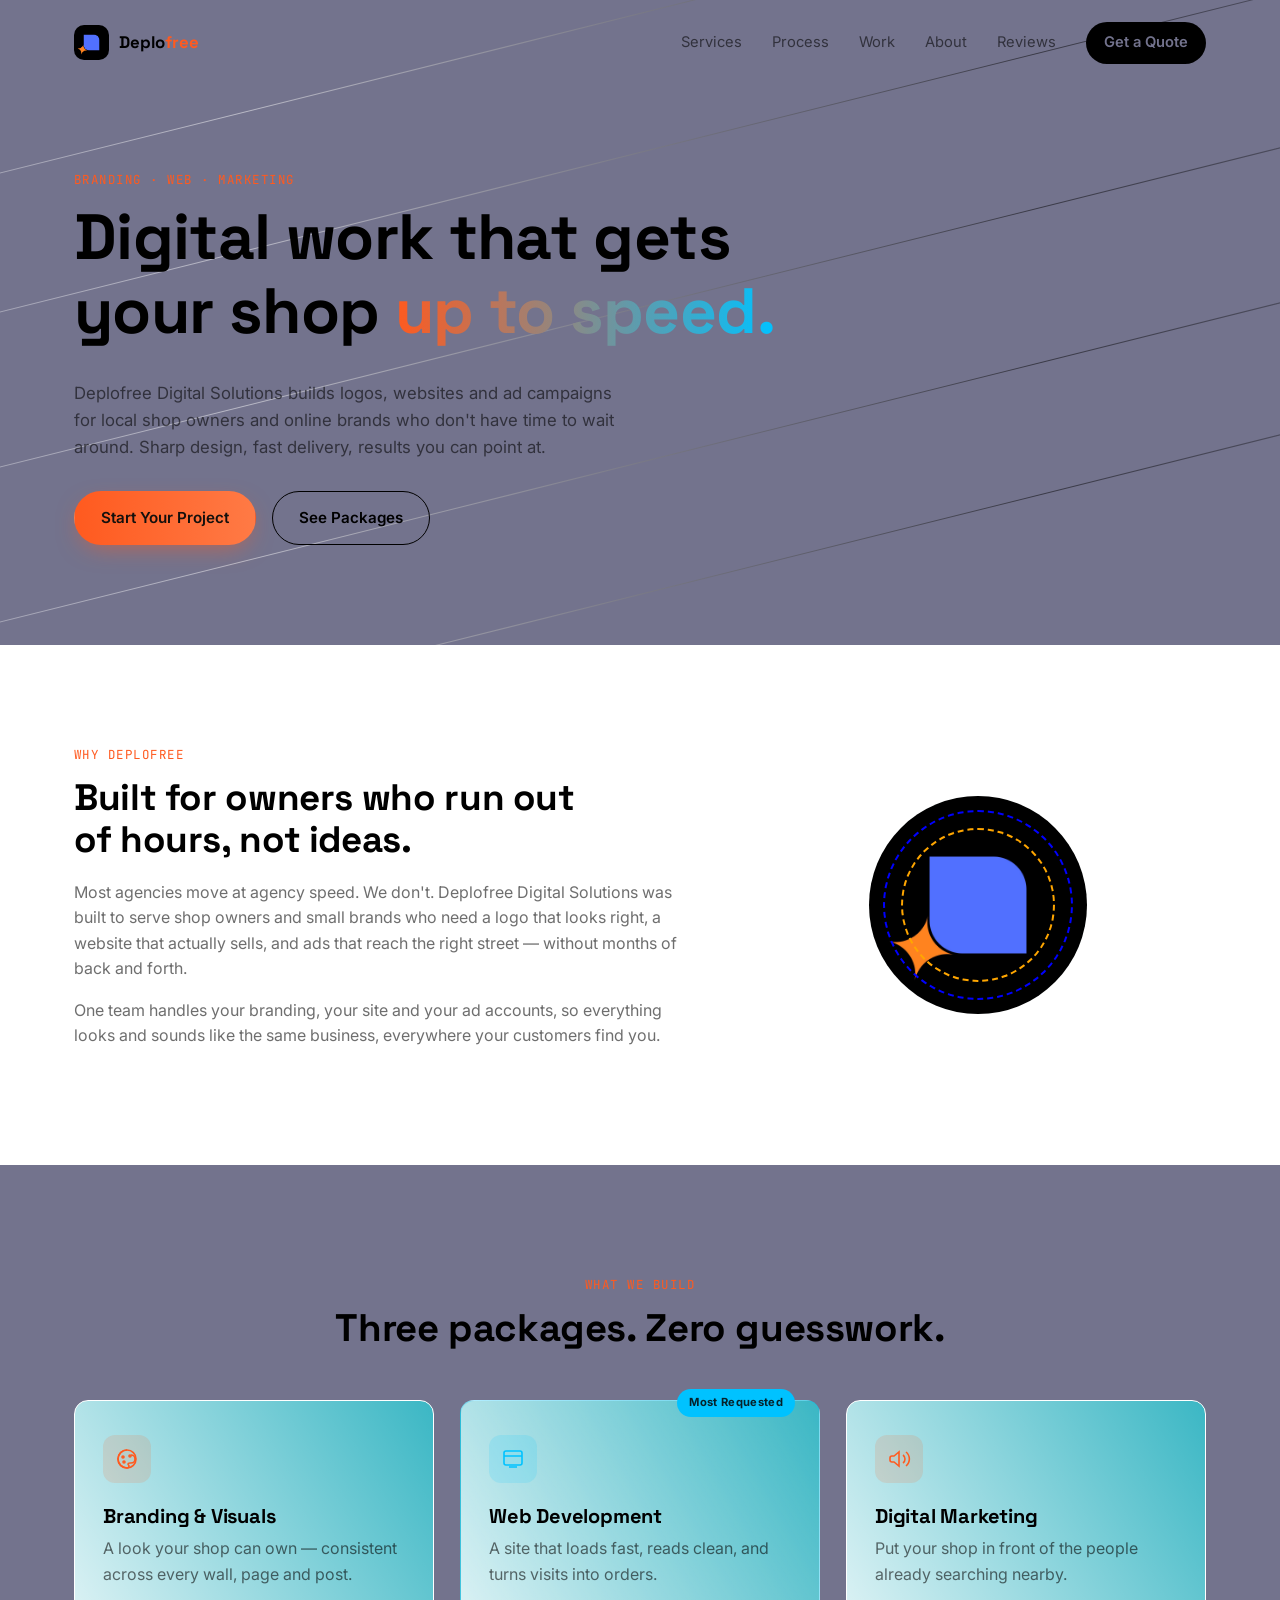
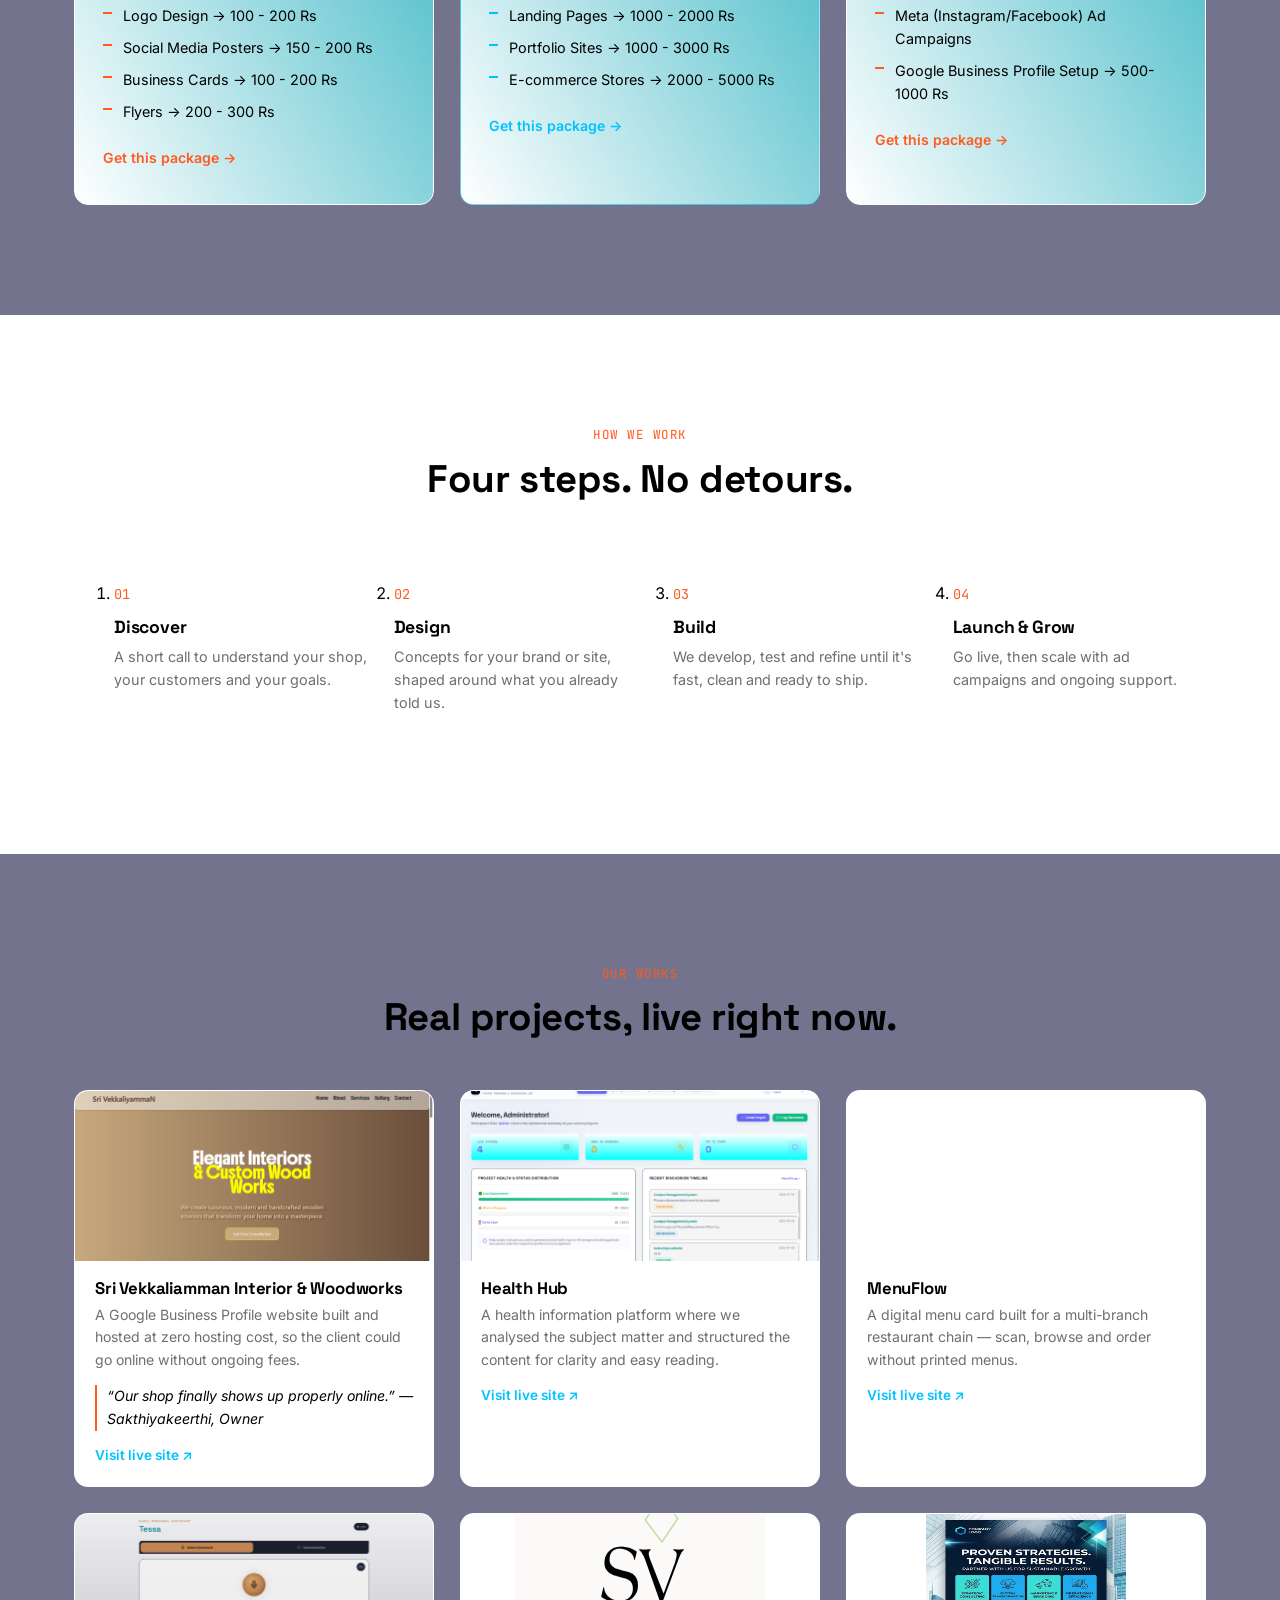
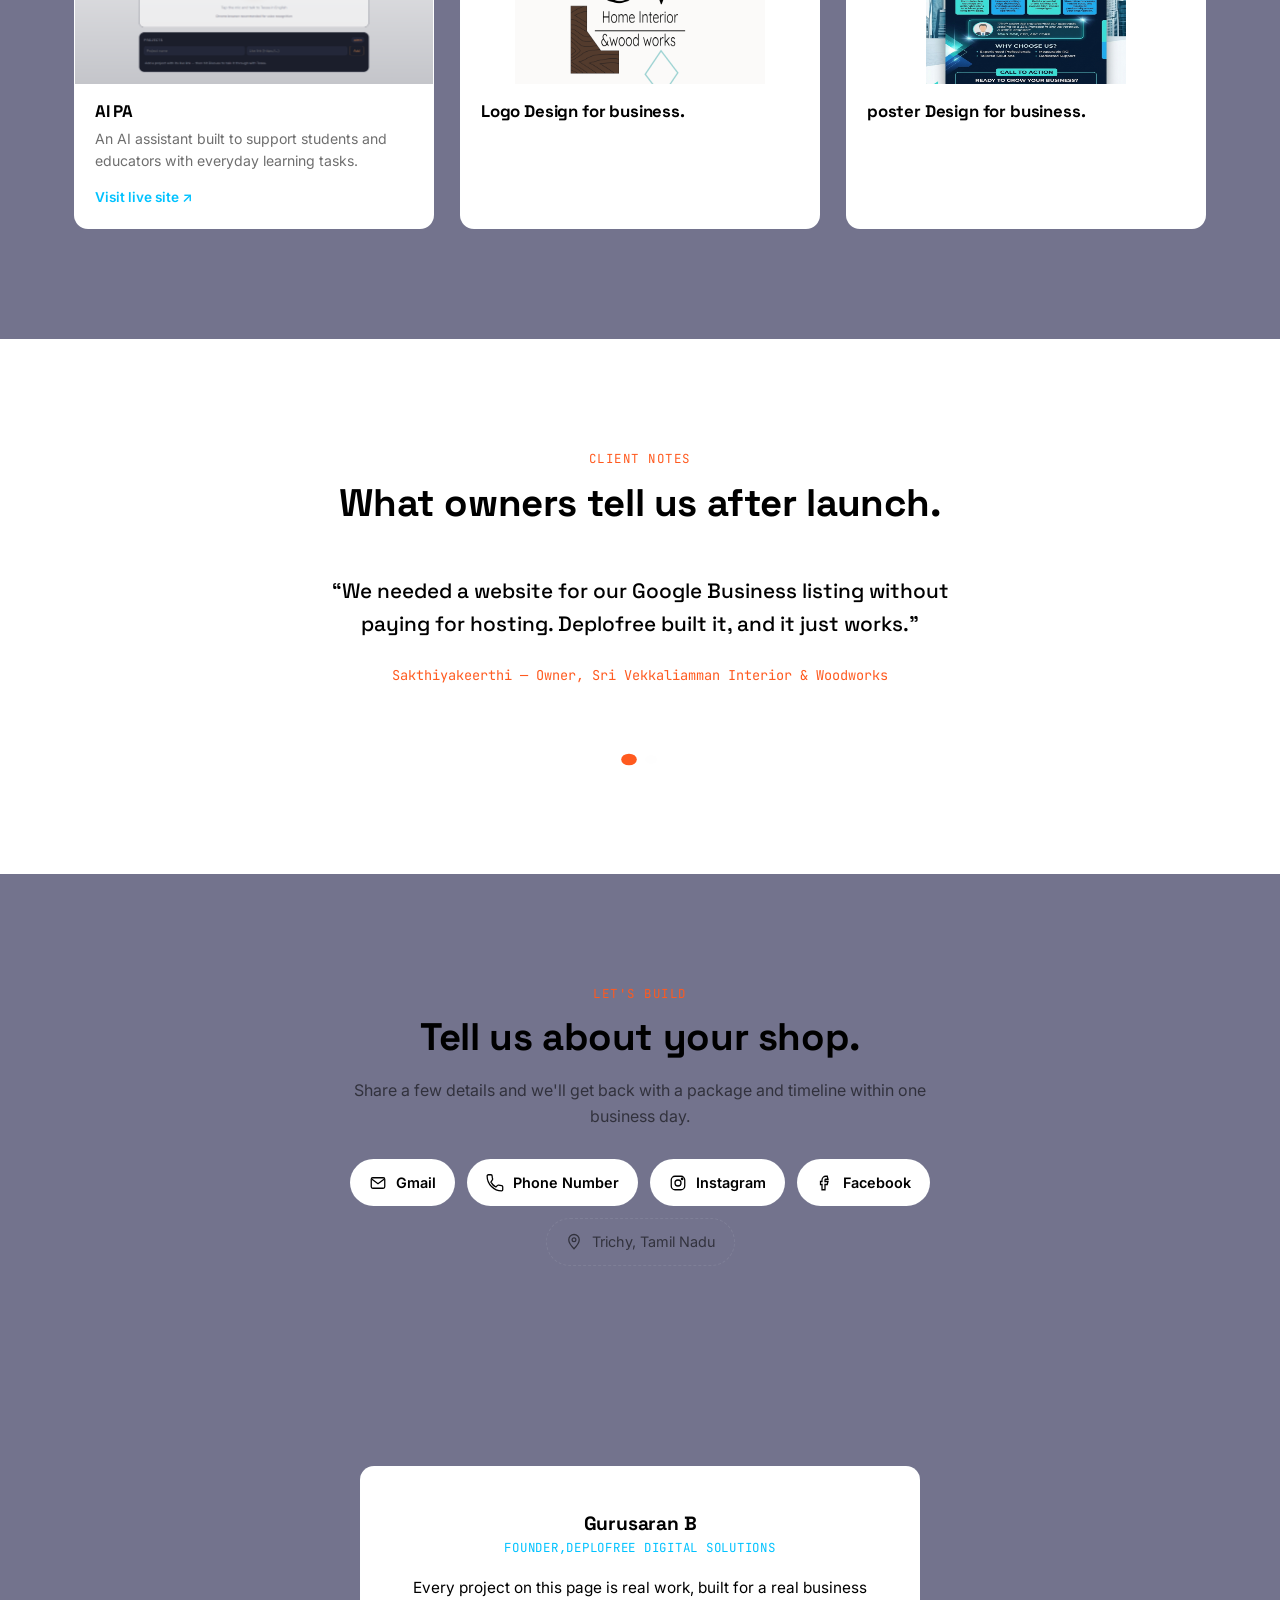
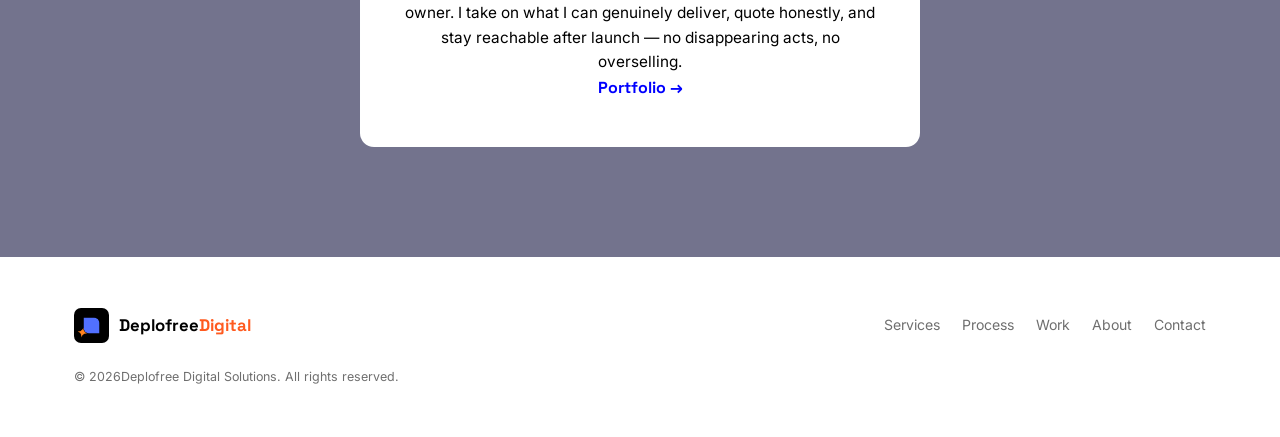
==== index.html @ f108ad44 "Update and rename port.html to index.html" ====
<!DOCTYPE html>
<html lang="en">
<head>
  <meta charset="UTF-8">
  <meta name="viewport" content="width=device-width, initial-scale=1.0">
 <title>Deplofree Digital Solutions | Branding, Web Development &amp; Digital Marketing</title>
<meta name="description" content="Deplofree Digital Solutions helps local shops and online brands launch fast with logo &amp; branding design, landing pages &amp; e-commerce websites, and Meta &amp; Google Business marketing campaigns.">
<meta name="keywords" content="Deplofree Digital Solutions, branding agency, logo design, web development, e-commerce website, Meta ads, Google Business Profile, digital marketing for shops">
<meta name="author" content="Deplofree Digital Solutions">
<meta name="robots" content="index, follow">
<link rel="canonical" href="https://www.deplofree.com/"> <!-- ⚠️ replace with your real domain -->

<!-- Open Graph -->
<meta property="og:type" content="website">
<meta property="og:site_name" content="Deplofree Digital Solutions">
<meta property="og:title" content="Deplofree Digital Solutions | Branding, Web Development &amp; Digital Marketing">
<meta property="og:description" content="Logo &amp; branding, websites, and Meta/Google ad campaigns built for local shops and online brands that want to move fast.">
<meta property="og:url" content="https://www.deplofree.com/"> <!-- ⚠️ replace -->
<meta property="og:image" content="https://www.deplofree.com/assets/og-image.jpg"> <!-- ⚠️ replace -->
<meta property="og:locale" content="en_IN">

<!-- Twitter -->
<meta name="twitter:card" content="summary_large_image">
<meta name="twitter:title" content="Deplofree Digital Solutions | Branding, Web Development &amp; Digital Marketing">
<meta name="twitter:description" content="Logo &amp; branding, websites, and Meta/Google ad campaigns built for local shops and online brands that want to move fast.">
<meta name="twitter:image" content="https://www.deplofree.com/assets/og-image.jpg"> <!-- ⚠️ replace -->

<meta name="theme-color" content="#0B0E14">
<link rel="icon" type="image/svg+xml" href="favicon.svg">
<link rel="manifest" href="site.webmanifest">

<link rel="preconnect" href="https://fonts.googleapis.com">
<link rel="preconnect" href="https://fonts.gstatic.com" crossorigin>
<link href="https://fonts.googleapis.com/css2?family=Space+Grotesk:wght@500;600;700&family=Inter:wght@400;500;600&family=JetBrains+Mono:wght@500&display=swap" rel="stylesheet">

<link rel="stylesheet" href="port.css">

<script type="application/ld+json">
{
  "@context": "https://schema.org",
  "@type": "ProfessionalService",
  "name": "Deplofree Digital Solutions",
  "description": "Branding, web development and digital marketing agency for local shops and online businesses.",
  "url": "https://www.deplofree.com/", 
  "telephone": "+91-85086-69279",
  "priceRange": "₹₹",
  "areaServed": "IN",
  "address": {
    "@type": "PostalAddress",
    "addressLocality": "Trichy",
    "addressRegion": "Tamil Nadu",
    "addressCountry": "IN"
  },
  "sameAs": [
    "https://www.instagram.com/deplofree",
    "https://www.facebook.com/deplofree"
  ],
  "makesOffer": [
    { "@type": "Offer", "itemOffered": { "@type": "Service", "name": "Branding & Visuals" } },
    { "@type": "Offer", "itemOffered": { "@type": "Service", "name": "Web Development" } },
    { "@type": "Offer", "itemOffered": { "@type": "Service", "name": "Digital Marketing" } }
  ]
}
  </script>
</head>
<body>
  <a class="skip-link" href="#main">Skip to content</a>

  <!-- Boost meter: doubles as scroll-progress gauge + back-to-top -->
  <button class="boost-meter" id="boostMeter" aria-label="Scroll to top">
    <svg viewBox="0 0 120 120" aria-hidden="true">
      <circle class="boost-meter__track" cx="60" cy="60" r="52"></circle>
      <circle class="boost-meter__fill" id="boostFill" cx="60" cy="60" r="52"></circle>
    </svg>
    <span class="boost-meter__label">
      <span id="boostPercent">0</span><span class="boost-meter__unit">%</span>
    </span>
  </button>

  <header class="site-header" id="siteHeader">
    <div class="container header-inner">
      <a href="#home" class="logo">
        <span class="logo__mark" aria-hidden="true">
          <img src="deplofree logo.jpg" alt="logo" style="border-radius: 10px;">
        </span>
        <span class="logo__text">Deplo<span class="logo__accent">free</span></span>
      </a>

      <nav class="nav" id="siteNav">
        <a href="#services">Services</a>
        <a href="#process">Process</a>
        <a href="#work">Work</a>
        <a href="#about">About</a>
        <a href="#testimonials">Reviews</a>
        <a href="#contact" class="nav-cta">Get a Quote</a>
      </nav>

      <button class="nav-toggle" id="navToggle" aria-label="Open menu" aria-expanded="false">
        <span></span><span></span><span></span>
      </button>
    </div>
  </header>

  <main id="main">

    <!-- HERO -->
    <section class="hero" id="home">
      <div class="hero__lines" aria-hidden="true">
        <span></span><span></span><span></span><span></span><span></span>
      </div>
      <div class="container hero__inner">
        <p class="eyebrow reveal">Branding &middot; Web &middot; Marketing</p>
        <h1 class="hero__title reveal">
          Digital work that gets your shop <span class="text-gradient">up to speed.</span>
        </h1>
        <p class="hero__subtitle reveal">
          Deplofree Digital Solutions builds logos, websites and ad campaigns for local
          shop owners and online brands who don't have time to wait around. Sharp
          design, fast delivery, results you can point at.
        </p>
        <div class="hero__actions reveal">
          <a href="#contact" class="btn btn--primary">Start Your Project</a>
          <a href="#services" class="btn btn--ghost">See Packages</a>
        </div>
      </div>
    </section>

    <!-- ABOUT -->
    <section class="about" id="about">
      <div class="container about__inner">
        <div class="about__copy reveal">
          <p class="eyebrow">Why Deplofree</p>
          <h2>Built for owners who run out of hours, not ideas.</h2>
          <p>
            Most agencies move at agency speed. We don't. Deplofree Digital Solutions
            was built to serve shop owners and small brands who need a logo that
            looks right, a website that actually sells, and ads that reach the
            right street &mdash; without months of back and forth.
          </p>
          <p>
            One team handles your branding, your site and your ad accounts, so
            everything looks and sounds like the same business, everywhere your
            customers find you.
          </p>
        </div>
        <div class="about__panel reveal" aria-hidden="true">
          <div class="gauge-card">
            <span class="gauge-card__ring"></span>
            <span class="gauge-card__ring gauge-card__ring--2"></span>
            <span class="gauge-card__center"><img src="deplofree logo.jpg" alt="logo" style="border-radius:100%;"></span>
          </div>
        </div>
      </div>
    </section>

    <!-- SERVICES -->
    <section class="services" id="services">
      <div class="container">
        <p class="eyebrow reveal center">What We Build</p>
        <h2 class="section-title reveal center">Three packages. Zero guesswork.</h2>

        <div class="service-grid">
          <article class="service-card reveal">
            <span class="service-card__icon" aria-hidden="true">
              <svg viewBox="0 0 24 24"><circle cx="12" cy="12" r="9"/><path d="M12 3a9 9 0 0 0 0 18c1.5 0 2-1 2-2s-1-1-1-2 1-1 2-1h1a4 4 0 0 0 0-8"/><circle cx="8" cy="10" r="1"/><circle cx="9" cy="15" r="1"/><circle cx="15" cy="9" r="1"/></svg>
            </span>
            <h3>Branding &amp; Visuals</h3>
            <p>A look your shop can own &mdash; consistent across every wall, page and post.</p>
            <ul>
              <li>Logo Design  &#8594; 100 - 200 Rs</li>
              <li>Social Media Posters &#8594; 150 - 200 Rs</li>
              <li>Business Cards &#8594; 100 - 200 Rs</li>
              <li>Flyers &#8594; 200 - 300 Rs</li>
            </ul>
            <a href="#contact" class="service-card__link">Get this package &rarr;</a>
          </article>

          <article class="service-card service-card--featured reveal">
            <span class="service-card__badge">Most Requested</span>
            <span class="service-card__icon" aria-hidden="true">
              <svg viewBox="0 0 24 24"><rect x="3" y="4" width="18" height="14" rx="2"/><path d="M3 9h18M8 20h8"/></svg>
            </span>
            <h3>Web Development</h3>
            <p>A site that loads fast, reads clean, and turns visits into orders.</p>
            <ul>
              <li>Landing Pages &#8594; 1000 - 2000 Rs</li>
              <li>Portfolio Sites &#8594; 1000 - 3000 Rs</li>
              <li>E-commerce Stores &#8594; 2000 - 5000 Rs</li>
            </ul>
            <a href="#contact" class="service-card__link">Get this package &rarr;</a>
          </article>

          <article class="service-card reveal">
            <span class="service-card__icon" aria-hidden="true">
              <svg viewBox="0 0 24 24"><path d="M3 11v2a2 2 0 0 0 2 2h2l5 4V5L7 9H5a2 2 0 0 0-2 2z"/><path d="M16 8a5 5 0 0 1 0 8"/><path d="M19 5a9 9 0 0 1 0 14"/></svg>
            </span>
            <h3>Digital Marketing</h3>
            <p>Put your shop in front of the people already searching nearby.</p>
            <ul>
              <li>Meta (Instagram/Facebook) Ad Campaigns</li>
              <li>Google Business Profile Setup &#8594; 500- 1000 Rs</li>
            </ul>
            <a href="#contact" class="service-card__link">Get this package &rarr;</a>
          </article>
        </div>
      </div>
    </section>

    <!-- PROCESS -->
    <section class="process" id="process">
      <div class="container">
        <p class="eyebrow reveal center">How We Work</p>
        <h2 class="section-title reveal center">Four steps. No detours.</h2>

        <ol class="process-list">
          <li class="process-step reveal">
            <span class="process-step__num">01</span>
            <h3>Discover</h3>
            <p>A short call to understand your shop, your customers and your goals.</p>
          </li>
          <li class="process-step reveal">
            <span class="process-step__num">02</span>
            <h3>Design</h3>
            <p>Concepts for your brand or site, shaped around what you already told us.</p>
          </li>
          <li class="process-step reveal">
            <span class="process-step__num">03</span>
            <h3>Build</h3>
            <p>We develop, test and refine until it's fast, clean and ready to ship.</p>
          </li>
          <li class="process-step reveal">
            <span class="process-step__num">04</span>
            <h3>Launch &amp; Grow</h3>
            <p>Go live, then scale with ad campaigns and ongoing support.</p>
          </li>
        </ol>
      </div>
    </section>

    <!-- WORK -->
    <section class="work" id="work">
      <div class="container">
        <p class="eyebrow reveal center">Our Works</p>
        <h2 class="section-title reveal center">Real projects, live right now.</h2>

        <div class="work-grid">
          <a class="work-card reveal" href="https://sri-vekkaliamman-interiorandwoodworks.mr-gurusaran123.workers.dev/" target="_blank" rel="noopener">
            <div class="work-card__preview work-card__preview--a" style="background-image: url(sv.png);background-position: center;background-size:cover;">
            </div>
            <h3>Sri Vekkaliamman Interior &amp; Woodworks</h3>
            <p>A Google Business Profile website built and hosted at zero hosting cost, so the client could go online without ongoing fees.</p>
            <p class="work-card__quote">&ldquo;Our shop finally shows up properly online.&rdquo; &mdash; Sakthiyakeerthi, Owner</p>
            <span class="work-card__link">Visit live site &nearr;</span>
          </a>

          <a class="work-card reveal" href="https://pfrontend-tau.vercel.app/" target="_blank" rel="noopener">
            <div class="work-card__preview work-card__preview--b" style="background-image: url(pro.png);background-position: center;background-size:cover;">
           
            </div>
            <h3>Health Hub</h3>
            <p>A health information platform where we analysed the subject matter and structured the content for clarity and easy reading.</p>
            <span class="work-card__link">Visit live site &nearr;</span>
          </a>

          <a class="work-card reveal" href="https://gurusaran-b123.github.io/MenuFlow/" target="_blank" rel="noopener">
            <div class="work-card__preview work-card__preview--c" style="background-image: url(manu.png);background-position: center;background-size:cover;">
           
            </div>
            <h3>MenuFlow</h3>
            <p>A digital menu card built for a multi-branch restaurant chain &mdash; scan, browse and order without printed menus.</p>
            <span class="work-card__link">Visit live site &nearr;</span>
          </a>

          <a class="work-card reveal" href="https://ai-pa-six.vercel.app/" target="_blank" rel="noopener">
            <div class="work-card__preview work-card__preview--d" style="background-image: url(Ai.png);background-position: center;background-size:cover;">
           
            </div>
            <h3>AI PA</h3>
            <p>An AI assistant built to support students and educators with everyday learning tasks.</p>
            <span class="work-card__link">Visit live site &nearr;</span>
          </a>

          
          <a class="work-card reveal">
            <div class="work-card__preview work-card__preview--d" style="background-image: url(about.png);background-position: center;background-size:250px 350px; background-repeat: no-repeat;">
           
            </div>
            <h3>Logo Design for business.</h3>
           
          </a>

           <a class="work-card reveal">
            <div class="work-card__preview work-card__preview--d" style="background-image: url(poster.png);background-position:center;background-size:200px 250px; background-repeat: no-repeat;">
           
            </div>
            <h3>poster Design for business.</h3>
           
          </a>
          
         

        </div>
      </div>
    </section>

    <!-- TESTIMONIALS -->
    <section class="testimonials" id="testimonials">
      <div class="container">
        <p class="eyebrow reveal center">Client Notes</p>
        <h2 class="section-title reveal center">What owners tell us after launch.</h2>

        <div class="testimonial-slider reveal" id="testimonialSlider">
          <div class="testimonial is-active">
            <p>&ldquo;We needed a website for our Google Business listing without paying for hosting. Deplofree built it, and it just works.&rdquo;</p>
            <span class="testimonial__author">Sakthiyakeerthi &mdash; Owner, Sri Vekkaliamman Interior &amp; Woodworks</span>
          </div>
          <div class="testimonial">
            <p>&ldquo;The digital posters made my shop look properly branded for the first time. Customers noticed right away.&rdquo;</p>
            <span class="testimonial__author">Karthik &mdash; Local Shop Owner</span>
          </div>
        </div>
        <div class="testimonial-dots" id="testimonialDots"></div>
      </div>
    </section>

    <!-- CONTACT -->
    <section class="contact" id="contact">
      <div class="container contact__inner">
        <div class="contact__copy reveal">
          <p class="eyebrow">Let's Build</p>
          <h2 class="section-title">Tell us about your shop.</h2>
          <p>Share a few details and we'll get back with a package and timeline within one business day.</p>

          <ul class="contact-links">
            <li>
              <a href="mailto:gurusaranb123@gmail.com" class="contact-link">
                <span class="contact-link__icon" aria-hidden="true">
                  <svg viewBox="0 0 24 24"><rect x="3" y="5" width="18" height="14" rx="2"/><path d="m4 7 8 6 8-6"/></svg>
                </span>
                Gmail
              </a>
            </li>
            <li>
              <a href="tel:+918508669279" class="contact-link">
                <span class="contact-link__icon" aria-hidden="true">
                  <svg viewBox="0 0 24 24"><path d="M6.6 10.8a15.4 15.4 0 0 0 6.6 6.6l2.2-2.2a1.5 1.5 0 0 1 1.5-.4c1.2.4 2.5.6 3.9.6a1.5 1.5 0 0 1 1.5 1.5V21a1.5 1.5 0 0 1-1.5 1.5C10.6 22.5 1.5 13.4 1.5 2.5A1.5 1.5 0 0 1 3 1h3.7A1.5 1.5 0 0 1 8.2 2.5c0 1.4.2 2.7.6 3.9a1.5 1.5 0 0 1-.4 1.5z"/></svg>
                </span>
                Phone Number
              </a>
            </li>
            <li>
              <a href="https://www.instagram.com/turbodigitalsolutions" class="contact-link" target="_blank" rel="noopener">
                <span class="contact-link__icon" aria-hidden="true">
                  <svg viewBox="0 0 24 24"><rect x="3" y="3" width="18" height="18" rx="5"/><circle cx="12" cy="12" r="4"/><circle cx="17.5" cy="6.5" r="1"/></svg>
                </span>
                Instagram
              </a>
            </li>
            <li>
              <a href="https://www.facebook.com/turbodigitalsolutions" class="contact-link" target="_blank" rel="noopener">
                <span class="contact-link__icon" aria-hidden="true">
                  <svg viewBox="0 0 24 24"><path d="M15 3h-2a5 5 0 0 0-5 5v2H6v4h2v7h4v-7h3l1-4h-4V8a1 1 0 0 1 1-1h3z"/></svg>
                </span>
                Facebook
              </a>
            </li>
            <li class="contact-links__location">
              <span class="contact-link__icon" aria-hidden="true">
                <svg viewBox="0 0 24 24"><path d="M12 21s7-7.2 7-12a7 7 0 1 0-14 0c0 4.8 7 12 7 12z"/><circle cx="12" cy="9" r="2.5"/></svg>
              </span>
              Trichy, Tamil Nadu
            </li>
          </ul>
        </div>
      </div>
    </section>

    <!-- FOUNDER / TRUST -->
    <section class="founder" id="founder">
      <div class="container">
        <div class="founder-card reveal">
             <h3 class="founder-card__name">Gurusaran B</h3>
          <p class="founder-card__role">Founder,Deplofree Digital Solutions</p>
          
          <p class="founder-card__quote">
            Every project on this page is real work, built for a real business owner.
            I take on what I can genuinely deliver, quote honestly, and stay reachable
            after launch &mdash; no disappearing acts, no overselling.
          </p>
          <div class="founder-card__avatar" aria-hidden="true"><a href="https://gurusaran-b123.github.io/Guru-portfolio/" target="_blank">Portfolio &#8594;</a></div>
       
        </div>
      </div>
    </section>
  </main>

  <footer class="site-footer">
    <div class="container footer-inner">
      <a href="#home" class="logo logo--footer">
        <span class="logo__mark" aria-hidden="true">
         <img src="deplofree logo.jpg" alt="logo" style="border-radius: 20%;">
        </span>
        <span class="logo__text">Deplofree<span class="logo__accent">Digital</span></span>
      </a>
      <nav class="footer-nav">
        <a href="#services">Services</a>
        <a href="#process">Process</a>
        <a href="#work">Work</a>
        <a href="#about">About</a>
        <a href="#contact">Contact</a>
      </nav>
      
      <p class="footer-copy">&copy; <span id="year"></span>Deplofree Digital Solutions. All rights reserved.</p>
    </div>
  </footer>
<!-- 
  <script src="js/script.js"></script> -->
  
  <script src="port.js"></script>
</body>
</html>
---- port.css ----
/* ===================================================
   TURBO DIGITAL SOLUTIONS — DESIGN TOKENS
=================================================== */
:root{
  --color-bg:rgb(115, 115, 141);
  --color-surface:white;
  --color-surface-2: #1A1F2C;
  --color-border: rgba(245,246,248,0.09);
  --color-text:black;
  --color-muted:rgba(0, 0, 0, 0.568);
  --color-orange: #FF5A1F;
  --color-orange-soft: rgba(255,90,31,0.14);
  --color-blue: #00C2FF;
  --color-blue-soft: rgba(0,194,255,0.14);

  --font-display: 'Space Grotesk', sans-serif;
  --font-body: 'Inter', sans-serif;
  --font-mono: 'JetBrains Mono', monospace;

  --container: 1180px;
  --radius: 14px;
  --ease: cubic-bezier(.22,.9,.34,1);
}

*, *::before, *::after{ box-sizing: border-box; }
html{ scroll-behavior: smooth; }

body{
  margin:0;
  background: var(--color-bg);
  color: var(--color-text);
  font-family: var(--font-body);
  line-height: 1.6;
  -webkit-font-smoothing: antialiased;
  overflow-x: hidden;
}

h1,h2,h3{
  font-family: var(--font-display);
  line-height: 1.15;
  margin: 0 0 .5em;
  letter-spacing: -0.01em;
}

p{ margin: 0 0 1em; color: var(--color-muted); }
a{ color: inherit; text-decoration: none; }
img,svg{ display:block; max-width:100%; }
ul{ margin:0; padding:0; list-style:none; }

.container{
  max-width: var(--container);
  margin: 0 auto;
  padding: 0 24px;
}


.skip-link{
  position:absolute; left:-999px; top:0;
  background:var(--color-orange); color:#0B0E14;
  padding:10px 16px; z-index:200; border-radius:0 0 8px 0;
}
.skip-link:focus{ left:0; }

.eyebrow{
  font-family: var(--font-mono);
  font-size: .78rem;
  letter-spacing: .12em;
  text-transform: uppercase;
  color: var(--color-orange);
  margin: 0 0 .9em;
}
.eyebrow.center, .section-title.center{ text-align:center; }

.section-title{
  font-size: clamp(1.7rem, 3.2vw, 2.4rem);
  max-width: 640px;
}
.center.section-title{ margin-left:auto; margin-right:auto; }

.text-gradient{
  background: linear-gradient(90deg, var(--color-orange), var(--color-blue));
  -webkit-background-clip: text;
  background-clip: text;
  color: transparent;
}

/* buttons */
.btn{
  display:inline-flex; align-items:center; justify-content:center;
  padding: 14px 26px;
  border-radius: 999px;
  font-weight:600;
  font-size:.95rem;
  border: 1px solid transparent;
  cursor:pointer;
  transition: transform .25s var(--ease), box-shadow .25s var(--ease), background .25s var(--ease), border-color .25s var(--ease);
}
.btn--primary{
  background: linear-gradient(90deg, var(--color-orange), #ff7a45);
  color: #14100d;
  box-shadow: 0 8px 24px -8px rgba(255,90,31,.6);
}
.btn--primary:hover{ transform: translateY(-2px); box-shadow: 0 12px 30px -8px rgba(255,90,31,.75); }
.btn--ghost{
  border-color:black;
  color: var(--color-text);
  background: transparent;
}
.btn--ghost:hover{ border-color: var(--color-blue); color: var(--color-blue); }
.btn--block{ width:100%; }

/* ===================================================
   SCROLL REVEAL
=================================================== */
.reveal{
  opacity:0;
  transform: translateY(28px);
  transition: opacity .7s var(--ease), transform .7s var(--ease);
}
.reveal.in-view{ opacity:1; transform:none; }

@media (prefers-reduced-motion: reduce){
  *{ animation-duration:.001ms !important; animation-iteration-count:1 !important; transition-duration:.001ms !important; scroll-behavior:auto !important; }
  .reveal{ opacity:1; transform:none; }
}

/* ===================================================
   BOOST METER (signature element / scroll progress)
=================================================== */
.boost-meter{
  position: fixed;
  right: 20px; bottom: 20px;
  width: 64px; height: 64px;
  z-index: 150;
  background: var(--color-surface);
  border: 1px solid var(--color-border);
  border-radius: 50%;
  cursor: pointer;
  display:flex; align-items:center; justify-content:center;
  box-shadow: 0 10px 30px -12px rgba(0,0,0,.6);
  transition: opacity .3s var(--ease), transform .3s var(--ease);
  opacity: 0;
  transform: scale(.8);
  pointer-events:none;
}
.boost-meter.is-visible{ opacity:1; transform:scale(1); pointer-events:auto; }
.boost-meter svg{ position:absolute; inset:0; width:100%; height:100%; transform: rotate(-90deg); }
.boost-meter__track{
  fill:none; stroke: var(--color-border); stroke-width:6;
}
.boost-meter__fill{
  fill:none; stroke: var(--color-orange); stroke-width:6; stroke-linecap:round;
  stroke-dasharray: 327; stroke-dashoffset: 327;
  transition: stroke-dashoffset .15s linear;
}
.boost-meter__label{
  position:relative; font-family:var(--font-mono); font-size:.72rem; color:var(--color-text);
}
.boost-meter__unit{ color: var(--color-muted); }

/* ===================================================
   HEADER
=================================================== */
.site-header{
  position: fixed; top:0; left:0; right:0; z-index:100;
  padding: 22px 0;
  transition: padding .3s var(--ease), background .3s var(--ease), border-color .3s var(--ease);
  border-bottom: 1px solid transparent;
}
.site-header.is-scrolled{
  padding: 12px 0;
  backdrop-filter: blur(10px);
  border-color: var(--color-border);
}
.header-inner{ display:flex; align-items:center; justify-content:space-between; }

.logo{ display:flex; align-items:center; gap:10px; }
.logo__mark{
  width:35px; height:35px;
  display:flex; align-items:center; justify-content:center;
 
}
.logo__mark svg{ width:18px; height:18px; fill:#0B0E14; }
.logo__text{ font-family:var(--font-display); font-weight:700; font-size:1.05rem; }
.logo__accent{ color: var(--color-orange); }

.nav{ display:flex; align-items:center; gap:30px; }
.nav a{ font-size:.92rem; color:var(--color-muted); position:relative; transition:color .2s; }
.nav a:not(.nav-cta)::after{
  content:''; position:absolute; left:0; bottom:-6px; width:0; height:2px;
  background: var(--color-orange); transition: width .25s var(--ease);
}
.nav a:not(.nav-cta):hover{ color: var(--color-text); }
.nav a:not(.nav-cta):hover::after{ width:100%; }
.nav-cta{
  background: var(--color-text); color: var(--color-bg) !important;
  padding: 9px 18px; border-radius:999px; font-weight:600;
  transition: transform .2s var(--ease), background .2s;
}
.nav-cta:hover{ transform: translateY(-2px); background: var(--color-orange); }

.nav-toggle{
  display:none; flex-direction:column; gap:5px;
  background:none; border:none; cursor:pointer; padding:6px;
}
.nav-toggle span{ width:22px; height:2px; background:var(--color-text); transition: transform .3s var(--ease), opacity .3s; }

/* ===================================================
   HERO
=================================================== */
.hero{
  position:relative;
  padding: 170px 0 90px;
  overflow:hidden;
}
.hero__lines{
  position:absolute; inset:-10% -10%;
  z-index:0; pointer-events:none;
}
.hero__lines span{
  position:absolute;
  height:1px;
  width:160%;
  left:-30%;
  background: linear-gradient(90deg, transparent, white,black, transparent);
  transform: rotate(-14deg);
  animation: speedline 7s linear infinite;
  opacity:.5;
}
.hero__lines span:nth-child(1){ top:10%; animation-duration:9s; }
.hero__lines span:nth-child(2){ top:28%; animation-duration:6.5s; animation-delay:-2s; }
.hero__lines span:nth-child(3){ top:48%; animation-duration:8s; animation-delay:-4s; }
.hero__lines span:nth-child(4){ top:68%; animation-duration:7.2s; animation-delay:-1s; }
.hero__lines span:nth-child(5){ top:85%; animation-duration:10s; animation-delay:-5s; }

@keyframes speedline{
  0%{ transform: translateX(-15%) rotate(-14deg); }
  100%{ transform: translateX(15%) rotate(-14deg); }
}

.hero__inner{ position:relative; z-index:1; }
.hero__title{ font-size: clamp(2.3rem, 5.4vw, 4rem); max-width:800px; }
.hero__subtitle{ max-width:560px; font-size:1.05rem; }
.hero__actions{ display:flex; gap:16px; margin: 30px 0 10px; flex-wrap:wrap; }

/* ===================================================
   ABOUT
=================================================== */
.about{ padding: 100px 0; background: var(--color-surface); }
.about__inner{
  display:grid; grid-template-columns: 1.15fr .85fr; gap: 60px; align-items:center;
}
.about h2{ font-size: clamp(1.7rem, 3vw, 2.3rem); max-width:520px; }
.about__panel{ display:flex; justify-content:center; }

.gauge-card{
  position:relative; width:220px; height:220px;
  border-radius:50%;
  display:flex; align-items:center; justify-content:center;
 
  border: 1px solid var(--color-border);
}

.gauge-card__ring{
  position:absolute; inset:14px; border-radius:50%;
  border: 2px dashed rgb(0, 0, 255);
  animation: spin 18s linear infinite;
}
.gauge-card__ring--2{
  inset:32px; border-color: rgb(255, 166, 0);
  animation: spin 12s linear infinite reverse;
}
.gauge-card__center{
  font-family: var(--font-display); font-size:2.4rem; font-weight:700;
  background: linear-gradient(135deg, var(--color-orange), var(--color-blue));
  -webkit-background-clip:text; background-clip:text; color:transparent;
}
@keyframes spin{ to{ transform: rotate(360deg); } }

/* ===================================================
   SERVICES
=================================================== */
.services{ padding: 110px 0; }
.service-grid{
  display:grid; grid-template-columns: repeat(3, 1fr); gap: 26px; margin-top: 50px;
}
.service-card{
  position:relative;
  background:linear-gradient(60deg,white,rgba(0, 255, 255, 0.486));
  border: 1px solid white;
  border-radius: var(--radius);
  padding: 34px 28px;
  transition: transform .35s var(--ease), border-color .35s var(--ease), box-shadow .35s var(--ease);
}
.service-card:hover{
  transform: translateY(-8px);
  border-color:black;
  box-shadow: 0 20px 40px -20px rgba(0,0,0,.6);
}
.service-card--featured{
 
  border-color: rgba(0,194,255,.3);
}
.service-card__badge{
  position:absolute; top:-12px; right:24px;
  background: var(--color-blue); color:#06222b;
  font-size:.7rem; font-weight:700; letter-spacing:.03em;
  padding: 5px 12px; border-radius:999px;
}
.service-card__icon{
  width:48px; height:48px; border-radius:12px;
  display:flex; align-items:center; justify-content:center;
  background: var(--color-orange-soft);
  margin-bottom: 22px;
}
.service-card--featured .service-card__icon{ background: var(--color-blue-soft); }
.service-card__icon svg{
  width:24px; height:24px; fill:none; stroke: var(--color-orange); stroke-width:1.6;
}
.service-card--featured .service-card__icon svg{ stroke: var(--color-blue); }
.service-card h3{ font-size:1.25rem; margin-bottom:.4em; }
.service-card ul{ margin: 16px 0 22px; display:flex; flex-direction:column; gap:9px; }
.service-card li{
  font-size:.9rem; color:var(--color-text); padding-left:20px; position:relative;
}
.service-card li::before{
  content:''; position:absolute; left:0; top:8px; width:9px; height:2px; background:var(--color-orange);
}
.service-card--featured li::before{ background: var(--color-blue); }
.service-card__link{
  font-size:.88rem; font-weight:600; color: var(--color-orange);
  display:inline-flex; align-items:center; gap:6px;
  transition: gap .2s var(--ease);
}
.service-card--featured .service-card__link{ color: var(--color-blue); }
.service-card__link:hover{ gap:10px; }

/* ===================================================
   PROCESS
=================================================== */
.process{ padding: 110px 0; background: var(--color-surface); }
.process-list{
  margin-top: 54px;
  display:grid; grid-template-columns: repeat(4, 1fr); gap: 26px;
  counter-reset: step;
}
.process-step{ position:relative; padding-top: 8px; }
.process-step::before{
  content:''; position:absolute; top:0; left:0; width:36px; height:2px; background: var(--color-border);
}
.process-step__num{
  display:block; font-family: var(--font-mono); font-size:.85rem; color: var(--color-orange);
  margin: 18px 0 12px;
}
.process-step h3{ font-size:1.1rem; margin-bottom:.4em; }
.process-step p{ font-size:.9rem; }

/* ===================================================
   WORK
=================================================== */
.work{ padding: 110px 0; }
.work-grid{
  display:grid; grid-template-columns: repeat(3, 1fr); gap: 26px; margin-top: 50px;
}
.work-card{
  display:block;
  border: 1px solid var(--color-border);
  border-radius: var(--radius);
  overflow:hidden;
  background: var(--color-surface);
  transition: transform .35s var(--ease), box-shadow .35s var(--ease), border-color .35s var(--ease);
}
.work-card:hover{
  transform: translateY(-6px);
  box-shadow: 0 18px 40px -22px rgba(0,0,0,.7);
  border-color: rgba(0,194,255,.35);
}
.work-card__preview{
  height: 170px; position:relative; overflow:hidden;
  display:flex; align-items:flex-end; padding:16px;
}
.work-card__preview--a{ background: linear-gradient(135deg, #2a1710, #3a1a10 40%, var(--color-orange) 160%); }
.work-card__preview--b{ background: linear-gradient(135deg, #0c2430, #0d2e3c 40%, var(--color-blue) 170%); }
.work-card__preview--c{ background: linear-gradient(135deg, #1c1030, #2a1440 40%, #9b5cff 170%); }
.work-card__preview--d{ background: linear-gradient(135deg, #17240f, #1c3312 40%, #6adb3f 170%); }
.work-card__chip{
  font-family: var(--font-mono); font-size:.72rem; letter-spacing:.05em;
  background: rgba(11,14,20,.55); padding:6px 12px; border-radius:999px; backdrop-filter: blur(4px);
}
.work-card h3{ font-size:1.05rem; margin: 18px 20px 6px; }
.work-card p{ font-size:.88rem; margin: 0 20px 14px; }
.work-card__quote{
  font-size:.82rem; font-style:italic; color: var(--color-text);
  margin: 0 20px 16px; padding-left: 10px;
  border-left: 2px solid var(--color-orange);
}
.work-card__link{
  display:flex; align-items:center; gap:6px;
  font-size:.85rem; font-weight:600; color: var(--color-blue);
  margin: 0 20px 20px; transition: gap .2s var(--ease);
}
.work-card:hover .work-card__link{ gap:10px; }

/* ===================================================
   TESTIMONIALS
=================================================== */
.testimonials{ padding: 110px 0; background: var(--color-surface); }
.testimonial-slider{
  position:relative; max-width: 680px; margin: 50px auto 0; min-height: 150px;
}
.testimonial{
  position:absolute; inset:0;
  opacity:0; transform: translateY(12px);
  transition: opacity .5s var(--ease), transform .5s var(--ease);
  text-align:center;
}
.testimonial.is-active{ opacity:1; transform:none; position:relative; }
.testimonial p{
  font-family: var(--font-display); font-size:1.3rem; color: var(--color-text); font-weight:500;
}
.testimonial__author{ font-size:.85rem; color:var(--color-orange); font-family: var(--font-mono); }
.testimonial-dots{ display:flex; justify-content:center; gap:10px; margin-top: 30px; }
.testimonial-dots button{
  width:9px; height:9px; border-radius:50%; border:none; background: var(--color-border); cursor:pointer;
  transition: background .25s var(--ease), transform .25s var(--ease);
}
.testimonial-dots button.is-active{ background: var(--color-orange); transform: scale(1.3); }

/* ===================================================
   CONTACT
=================================================== */
.contact{ padding: 110px 0; }
.contact__inner{ max-width: 640px; margin: 0 auto; text-align:center; }
.contact__inner .eyebrow{ justify-content:center; }
.contact-links{
  margin-top: 30px; display:flex; flex-wrap:wrap; justify-content:center; gap:12px; padding:0; list-style:none;
}
.contact-link{
  display:inline-flex; align-items:center; gap:9px;
  padding: 11px 18px; border-radius: 999px;
  border: 1px solid var(--color-border);
  background: var(--color-surface);
  font-size:.9rem; font-weight:600;
  transition: border-color .25s var(--ease), transform .25s var(--ease), color .25s var(--ease);
}
.contact-link:hover{ border-color: var(--color-orange); color: var(--color-orange); transform: translateY(-2px); }
.contact-link__icon{ width:18px; height:18px; display:flex; }
.contact-link__icon svg{ width:100%; height:100%; fill:none; stroke:currentColor; stroke-width:1.7; }
.contact-links__location{
  display:inline-flex; align-items:center; gap:9px;
  padding: 11px 18px; border-radius: 999px;
  border: 1px dashed var(--color-border);
  font-size:.9rem; color: var(--color-muted);
}

/* ===================================================
   FOUNDER / TRUST CARD
=================================================== */
.founder{ padding: 90px 0 110px; }
.founder-card{
  max-width: 560px; margin: 0 auto; text-align:center;
  background: var(--color-surface);
  border: 1px solid var(--color-border);
  border-radius: var(--radius);
  padding: 46px 36px;
}
.founder-card__avatar{

  display:flex; align-items:center; justify-content:center;
  font-family: var(--font-display); font-weight:700; font-size:1rem;
  color:blue;
  
}
.founder-card__name{ font-size:1.2rem; margin-bottom:.2em; }
.founder-card__role{
  font-family: var(--font-mono); font-size:.78rem; letter-spacing:.06em; text-transform:uppercase;
  color: var(--color-blue); margin-bottom: 18px;
}
.founder-card__quote{ font-size:.96rem; color: var(--color-text); margin:0; }

/* ===================================================
   FOOTER
=================================================== */
.site-footer{ padding: 50px 0; border-top:1px solid var(--color-border);background-color: white; }
.footer-inner{
  display:flex; align-items:center; justify-content:space-between; flex-wrap:wrap; gap: 24px;
}
.footer-nav{ display:flex; gap:22px; flex-wrap:wrap; }
.footer-nav a{ font-size:.88rem; color: var(--color-muted); transition:color .2s; }
.footer-nav a:hover{ color: var(--color-text); }
.footer-social{ display:flex; gap:14px; }
.footer-social a{
  width:34px; height:34px; border-radius:50%; border:1px solid var(--color-border);
  display:flex; align-items:center; justify-content:center; transition: border-color .2s, transform .2s var(--ease);
}
.footer-social a:hover{ border-color: var(--color-orange); transform: translateY(-2px); }
.footer-social svg{ width:16px; height:16px; fill:none; stroke: var(--color-text); stroke-width:1.6; }
.footer-copy{ width:100%; font-size:.78rem; color: var(--color-muted); margin:0; }

/* ===================================================
   RESPONSIVE
=================================================== */
@media (max-width: 960px){
  .about__inner{ grid-template-columns: 1fr; }
  .service-grid, .process-list, .work-grid{ grid-template-columns: repeat(2, 1fr); }
  .about__panel{ order:-1; }
}

@media (max-width: 1024px){
  .container{ padding: 0 20px; }
}

@media (max-width: 720px){
  .nav{
    position: fixed; top: 0; right:0; height:100vh; width: min(78vw, 320px);
    background: var(--color-surface); border-left:1px solid var(--color-border);
    flex-direction:column; justify-content:center; align-items:flex-start; gap:26px;
    padding: 40px;
    transform: translateX(100%);
    transition: transform .35s var(--ease);
    z-index: 90;
  }
  .nav.is-open{ transform: translateX(0); }
  .nav-toggle{ display:flex; z-index:110; }
  .nav-toggle.is-open span:nth-child(1){ transform: translateY(7px) rotate(45deg); }
  .nav-toggle.is-open span:nth-child(2){ opacity:0; }
  .nav-toggle.is-open span:nth-child(3){ transform: translateY(-7px) rotate(-45deg); }

  .hero{ padding: 130px 0 70px; }
  .service-grid, .process-list, .work-grid{ grid-template-columns: 1fr; }
  .boost-meter{ width:52px; height:52px; right:14px; bottom:14px; }
  .contact-links{ gap:10px; }
  .contact-link, .contact-links__location{ padding: 9px 14px; font-size:.85rem; }
  .founder-card{ padding: 36px 22px; }
}

@media (max-width: 420px){
  .hero__actions{ flex-direction:column; align-items:stretch; }
  .contact-links{ flex-direction:column; align-items:center; }
}
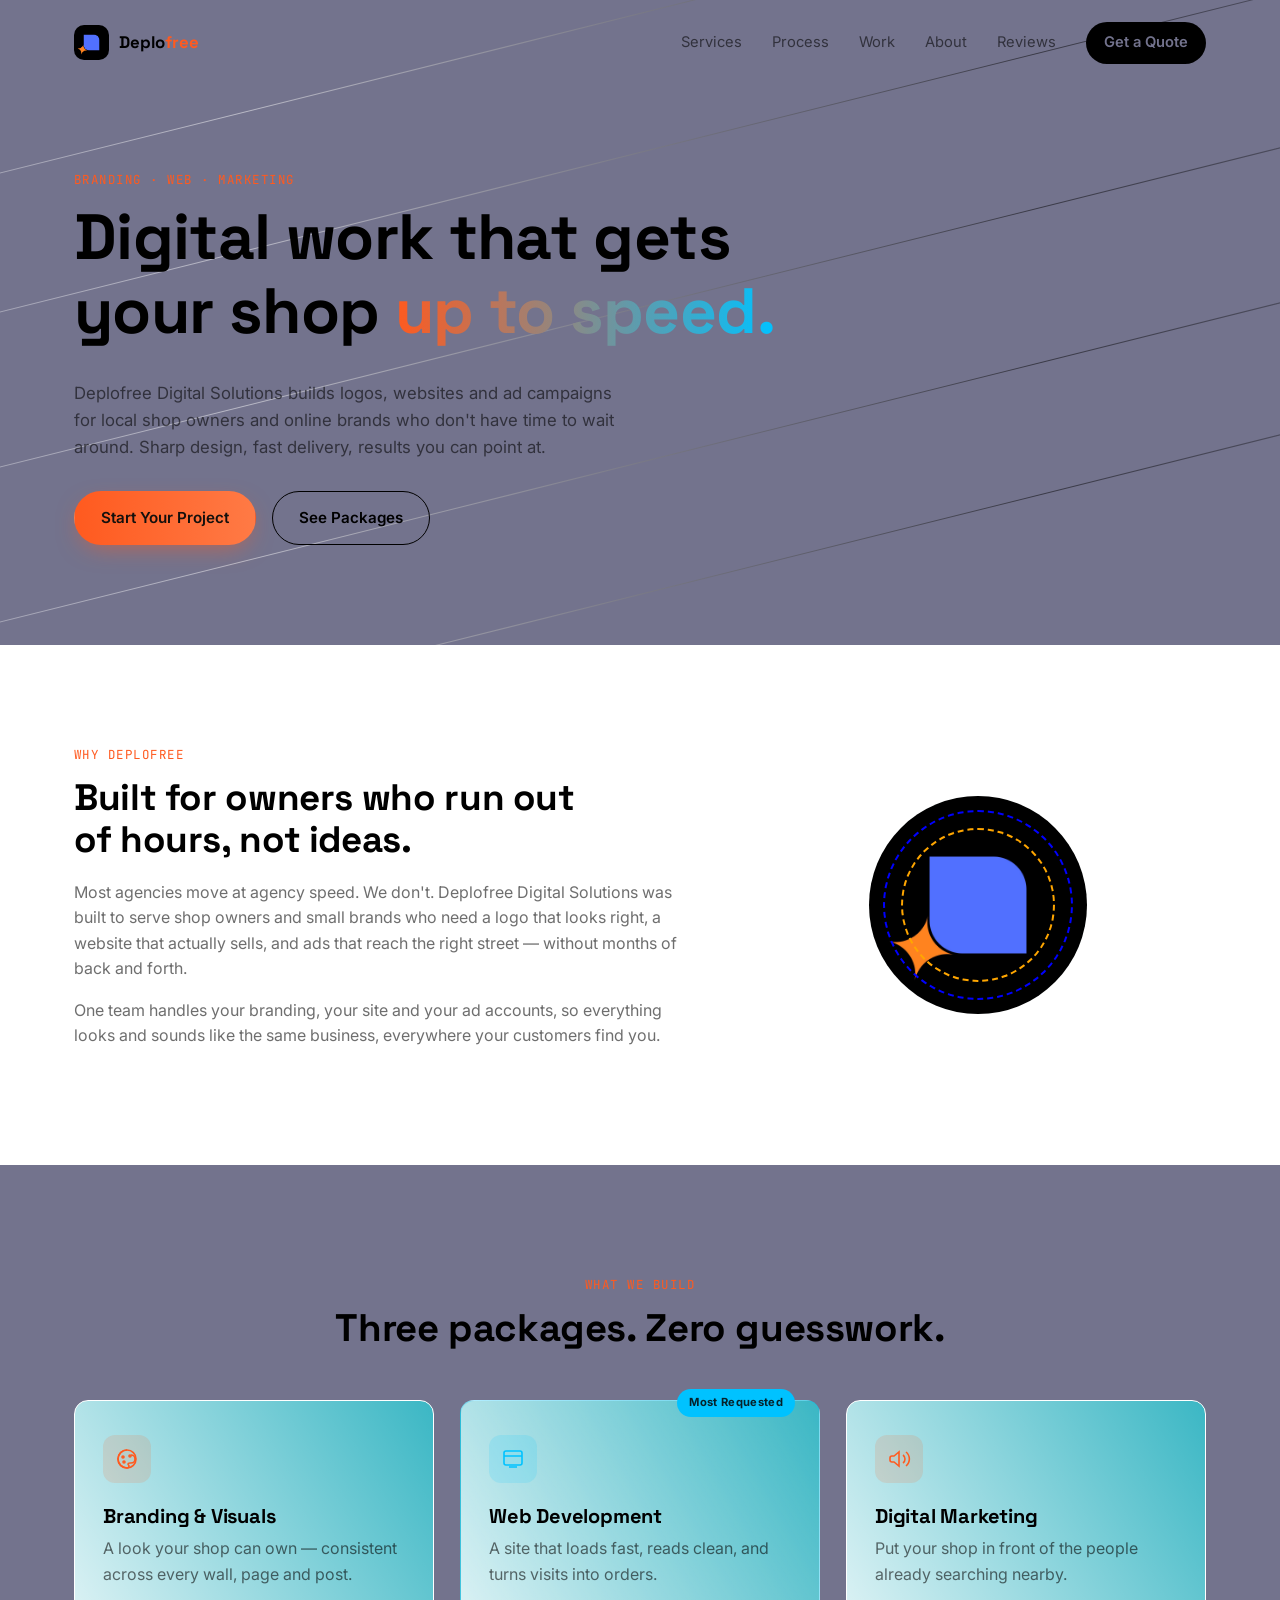
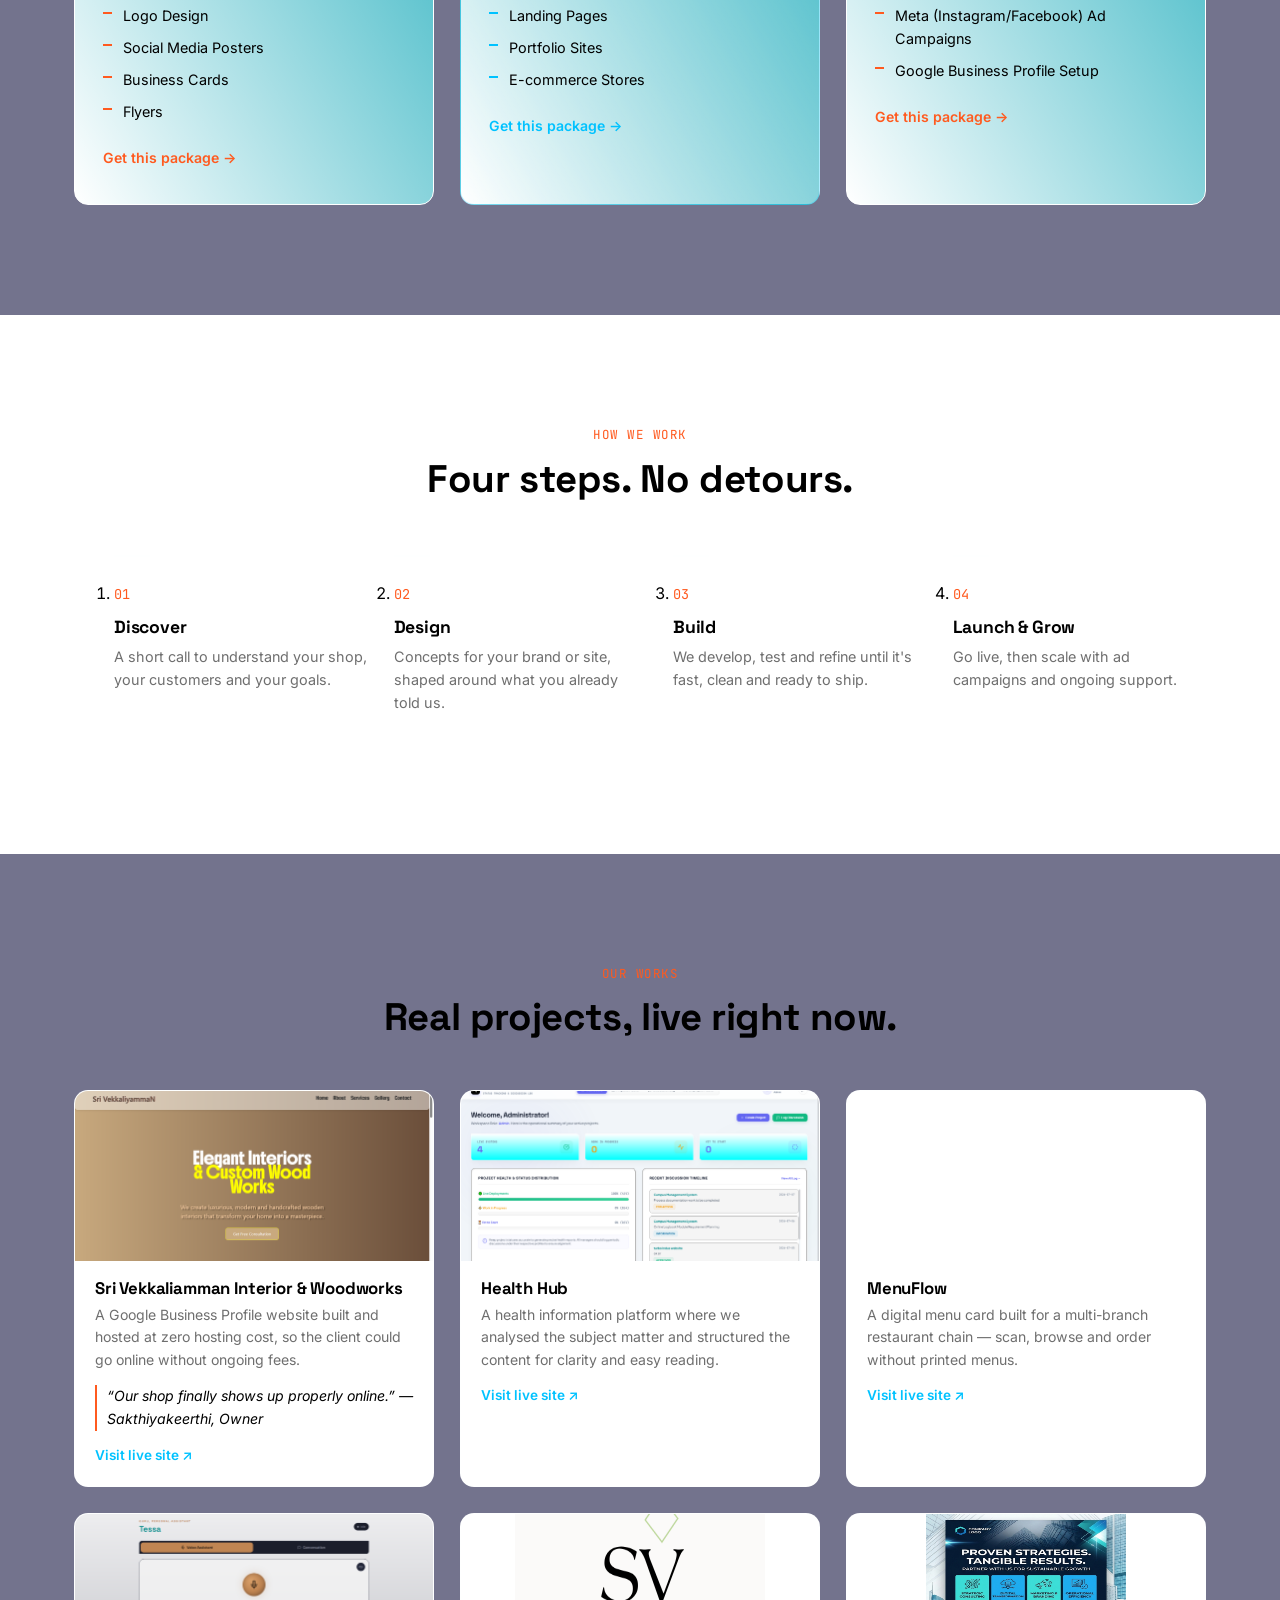
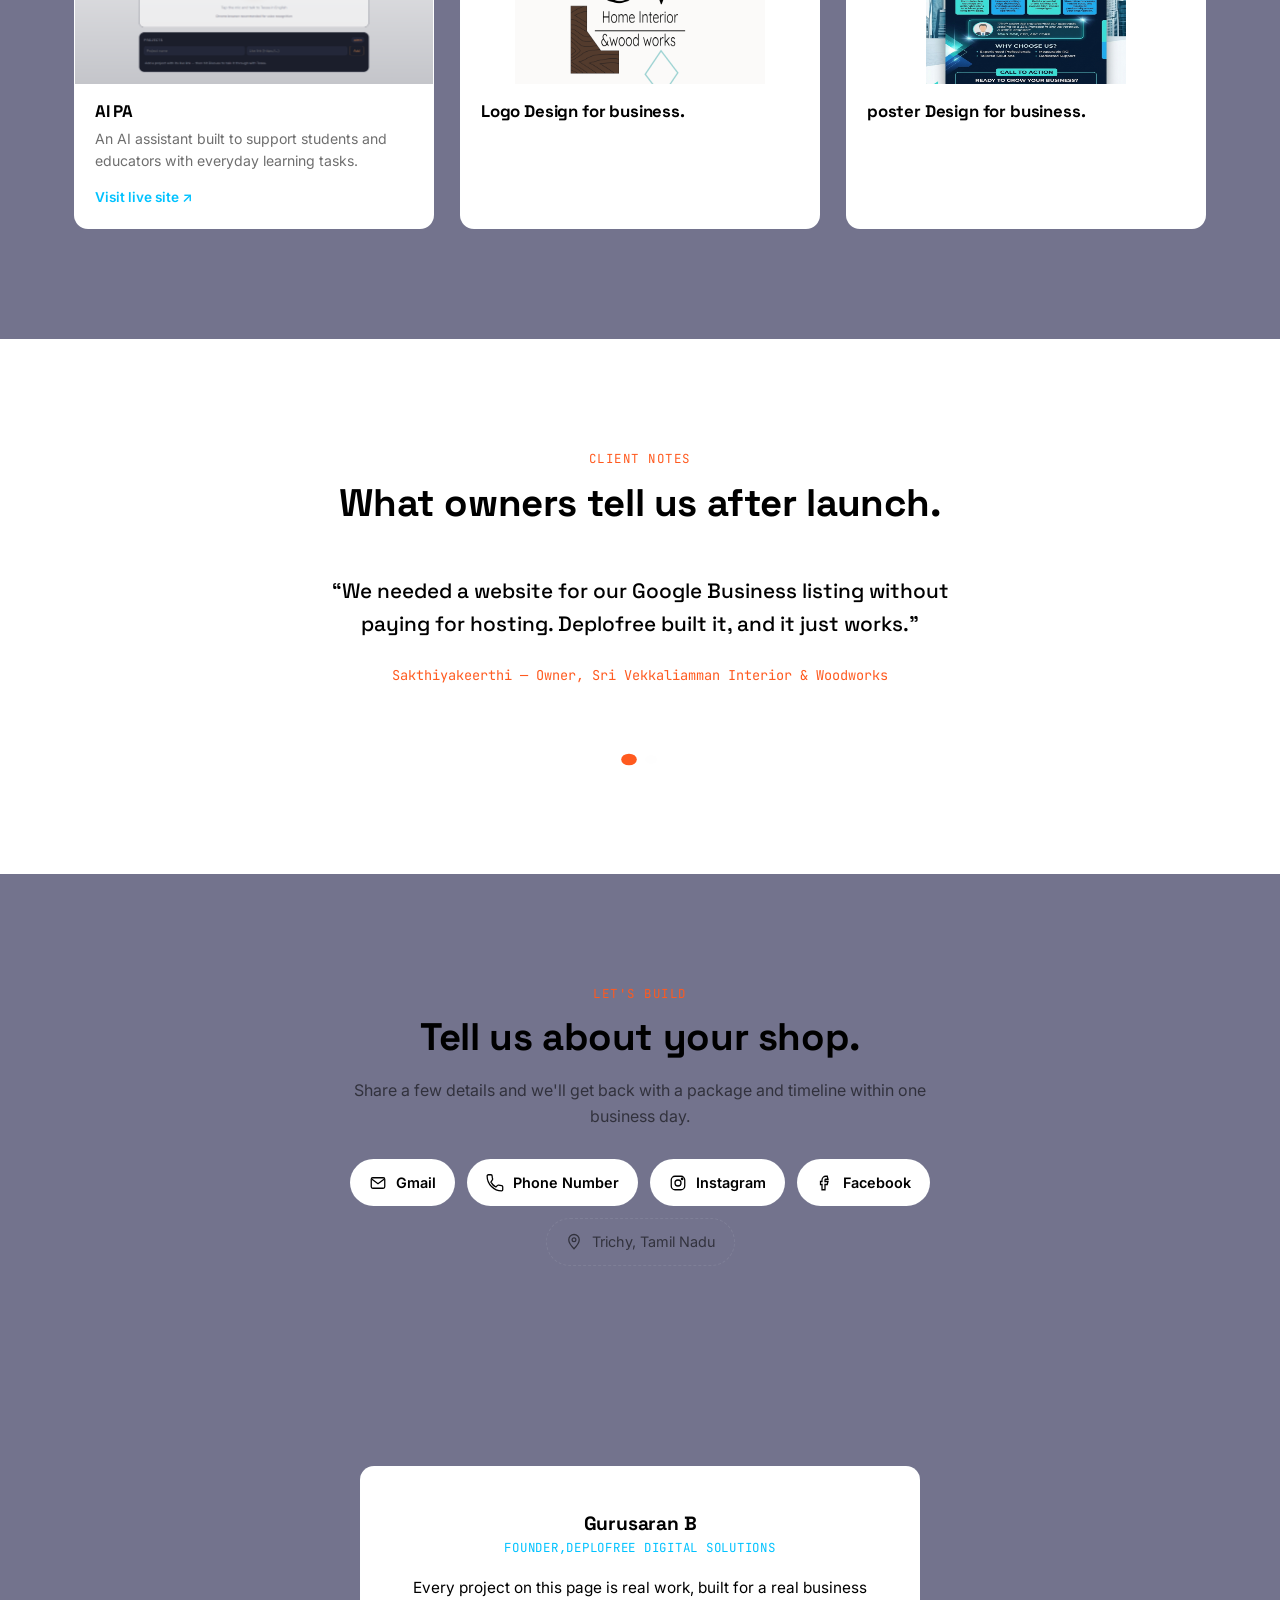
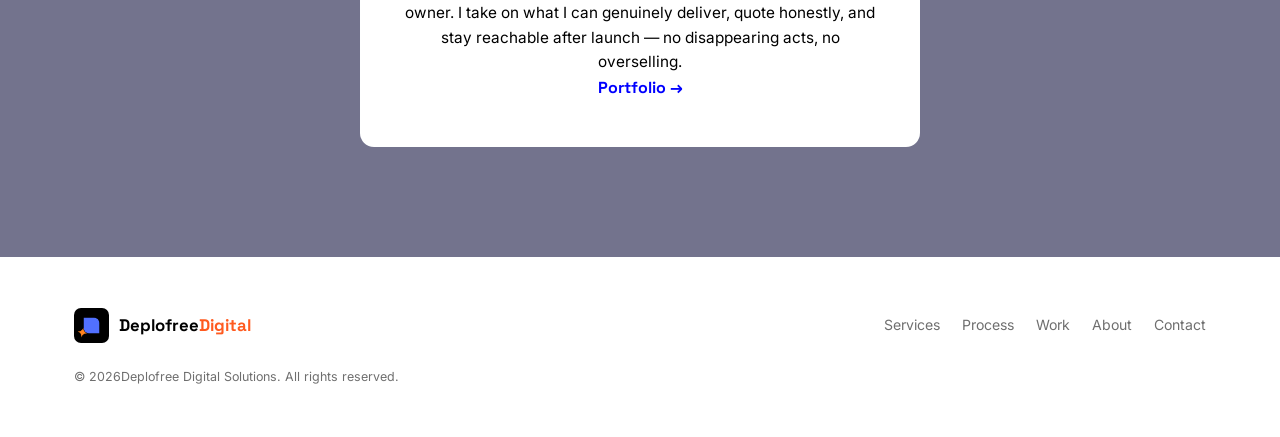
==== commit b00fcf88: "Update index.html" ====
--- a/index.html
+++ b/index.html
@@ -3,64 +3,68 @@
 <head>
   <meta charset="UTF-8">
   <meta name="viewport" content="width=device-width, initial-scale=1.0">
- <title>Deplofree Digital Solutions | Branding, Web Development &amp; Digital Marketing</title>
-<meta name="description" content="Deplofree Digital Solutions helps local shops and online brands launch fast with logo &amp; branding design, landing pages &amp; e-commerce websites, and Meta &amp; Google Business marketing campaigns.">
-<meta name="keywords" content="Deplofree Digital Solutions, branding agency, logo design, web development, e-commerce website, Meta ads, Google Business Profile, digital marketing for shops">
-<meta name="author" content="Deplofree Digital Solutions">
-<meta name="robots" content="index, follow">
-<link rel="canonical" href="https://www.deplofree.com/"> <!-- ⚠️ replace with your real domain -->
-
-<!-- Open Graph -->
-<meta property="og:type" content="website">
-<meta property="og:site_name" content="Deplofree Digital Solutions">
-<meta property="og:title" content="Deplofree Digital Solutions | Branding, Web Development &amp; Digital Marketing">
-<meta property="og:description" content="Logo &amp; branding, websites, and Meta/Google ad campaigns built for local shops and online brands that want to move fast.">
-<meta property="og:url" content="https://www.deplofree.com/"> <!-- ⚠️ replace -->
-<meta property="og:image" content="https://www.deplofree.com/assets/og-image.jpg"> <!-- ⚠️ replace -->
-<meta property="og:locale" content="en_IN">
-
-<!-- Twitter -->
-<meta name="twitter:card" content="summary_large_image">
-<meta name="twitter:title" content="Deplofree Digital Solutions | Branding, Web Development &amp; Digital Marketing">
-<meta name="twitter:description" content="Logo &amp; branding, websites, and Meta/Google ad campaigns built for local shops and online brands that want to move fast.">
-<meta name="twitter:image" content="https://www.deplofree.com/assets/og-image.jpg"> <!-- ⚠️ replace -->
-
-<meta name="theme-color" content="#0B0E14">
-<link rel="icon" type="image/svg+xml" href="favicon.svg">
-<link rel="manifest" href="site.webmanifest">
-
-<link rel="preconnect" href="https://fonts.googleapis.com">
-<link rel="preconnect" href="https://fonts.gstatic.com" crossorigin>
-<link href="https://fonts.googleapis.com/css2?family=Space+Grotesk:wght@500;600;700&family=Inter:wght@400;500;600&family=JetBrains+Mono:wght@500&display=swap" rel="stylesheet">
-
-<link rel="stylesheet" href="port.css">
-
-<script type="application/ld+json">
-{
-  "@context": "https://schema.org",
-  "@type": "ProfessionalService",
-  "name": "Deplofree Digital Solutions",
-  "description": "Branding, web development and digital marketing agency for local shops and online businesses.",
-  "url": "https://www.deplofree.com/", 
-  "telephone": "+91-85086-69279",
-  "priceRange": "₹₹",
-  "areaServed": "IN",
-  "address": {
-    "@type": "PostalAddress",
-    "addressLocality": "Trichy",
-    "addressRegion": "Tamil Nadu",
-    "addressCountry": "IN"
-  },
-  "sameAs": [
-    "https://www.instagram.com/deplofree",
-    "https://www.facebook.com/deplofree"
-  ],
-  "makesOffer": [
-    { "@type": "Offer", "itemOffered": { "@type": "Service", "name": "Branding & Visuals" } },
-    { "@type": "Offer", "itemOffered": { "@type": "Service", "name": "Web Development" } },
-    { "@type": "Offer", "itemOffered": { "@type": "Service", "name": "Digital Marketing" } }
-  ]
-}
+  <title>Deplofree Digital Solutions | Branding, Web Development &amp; Digital Marketing</title>
+  <meta name="description" content="Deplofree Digital Solutions helps local shops and online brands launch fast with logo &amp; branding design, landing pages &amp; e-commerce websites, and Meta &amp; Google Business marketing campaigns.">
+  <meta name="keywords" content="Deplofree Digital Solutions, branding agency, logo design, web development, e-commerce website, Meta ads, Google Business Profile, digital marketing for shops">
+  <meta name="author" content="Deplofree Digital Solutions">
+  <meta name="robots" content="index, follow">
+  <link rel="canonical" href="https://deplofree-three.vercel.app/">
+
+  <!-- Google Search Console Verification -->
+  <!-- ⚠️ Paste your verification code here, e.g.: -->
+  <!-- <meta name="google-site-verification" content="YOUR_CODE_HERE" /> -->
+
+  <!-- Open Graph -->
+  <meta property="og:type" content="website">
+  <meta property="og:site_name" content="Deplofree Digital Solutions">
+  <meta property="og:title" content="Deplofree Digital Solutions | Branding, Web Development &amp; Digital Marketing">
+  <meta property="og:description" content="Logo &amp; branding, websites, and Meta/Google ad campaigns built for local shops and online brands that want to move fast.">
+  <meta property="og:url" content="https://deplofree-three.vercel.app/">
+  <meta property="og:image" content="https://deplofree-three.vercel.app/deplofree%20logo.jpg">
+  <meta property="og:locale" content="en_IN">
+
+  <!-- Twitter -->
+  <meta name="twitter:card" content="summary_large_image">
+  <meta name="twitter:title" content="Deplofree Digital Solutions | Branding, Web Development &amp; Digital Marketing">
+  <meta name="twitter:description" content="Logo &amp; branding, websites, and Meta/Google ad campaigns built for local shops and online brands that want to move fast.">
+  <meta name="twitter:image" content="https://deplofree-three.vercel.app/deplofree%20logo.jpg">
+
+  <meta name="theme-color" content="#0B0E14">
+  <link rel="icon" type="image/svg+xml" href="favicon.svg">
+  <link rel="manifest" href="site.webmanifest">
+
+  <link rel="preconnect" href="https://fonts.googleapis.com">
+  <link rel="preconnect" href="https://fonts.gstatic.com" crossorigin>
+  <link href="https://fonts.googleapis.com/css2?family=Space+Grotesk:wght@500;600;700&family=Inter:wght@400;500;600&family=JetBrains+Mono:wght@500&display=swap" rel="stylesheet">
+
+  <link rel="stylesheet" href="port.css">
+
+  <script type="application/ld+json">
+  {
+    "@context": "https://schema.org",
+    "@type": "ProfessionalService",
+    "name": "Deplofree Digital Solutions",
+    "description": "Branding, web development and digital marketing agency for local shops and online businesses.",
+    "url": "https://deplofree-three.vercel.app/",
+    "telephone": "+91-85086-69279",
+    "priceRange": "₹₹",
+    "areaServed": "IN",
+    "address": {
+      "@type": "PostalAddress",
+      "addressLocality": "Trichy",
+      "addressRegion": "Tamil Nadu",
+      "addressCountry": "IN"
+    },
+    "sameAs": [
+      "https://www.instagram.com/deplofree",
+      "https://www.facebook.com/deplofree"
+    ],
+    "makesOffer": [
+      { "@type": "Offer", "itemOffered": { "@type": "Service", "name": "Branding & Visuals" } },
+      { "@type": "Offer", "itemOffered": { "@type": "Service", "name": "Web Development" } },
+      { "@type": "Offer", "itemOffered": { "@type": "Service", "name": "Digital Marketing" } }
+    ]
+  }
   </script>
 </head>
 <body>
@@ -167,10 +171,10 @@
             <h3>Branding &amp; Visuals</h3>
             <p>A look your shop can own &mdash; consistent across every wall, page and post.</p>
             <ul>
-              <li>Logo Design  &#8594; 100 - 200 Rs</li>
-              <li>Social Media Posters &#8594; 150 - 200 Rs</li>
-              <li>Business Cards &#8594; 100 - 200 Rs</li>
-              <li>Flyers &#8594; 200 - 300 Rs</li>
+              <li>Logo Design</li>
+              <li>Social Media Posters</li>
+              <li>Business Cards</li>
+              <li>Flyers </li>
             </ul>
             <a href="#contact" class="service-card__link">Get this package &rarr;</a>
           </article>
@@ -183,9 +187,9 @@
             <h3>Web Development</h3>
             <p>A site that loads fast, reads clean, and turns visits into orders.</p>
             <ul>
-              <li>Landing Pages &#8594; 1000 - 2000 Rs</li>
-              <li>Portfolio Sites &#8594; 1000 - 3000 Rs</li>
-              <li>E-commerce Stores &#8594; 2000 - 5000 Rs</li>
+              <li>Landing Pages </li>
+              <li>Portfolio Sites</li>
+              <li>E-commerce Stores</li>
             </ul>
             <a href="#contact" class="service-card__link">Get this package &rarr;</a>
           </article>
@@ -198,7 +202,7 @@
             <p>Put your shop in front of the people already searching nearby.</p>
             <ul>
               <li>Meta (Instagram/Facebook) Ad Campaigns</li>
-              <li>Google Business Profile Setup &#8594; 500- 1000 Rs</li>
+              <li>Google Business Profile Setup</li>
             </ul>
             <a href="#contact" class="service-card__link">Get this package &rarr;</a>
           </article>
